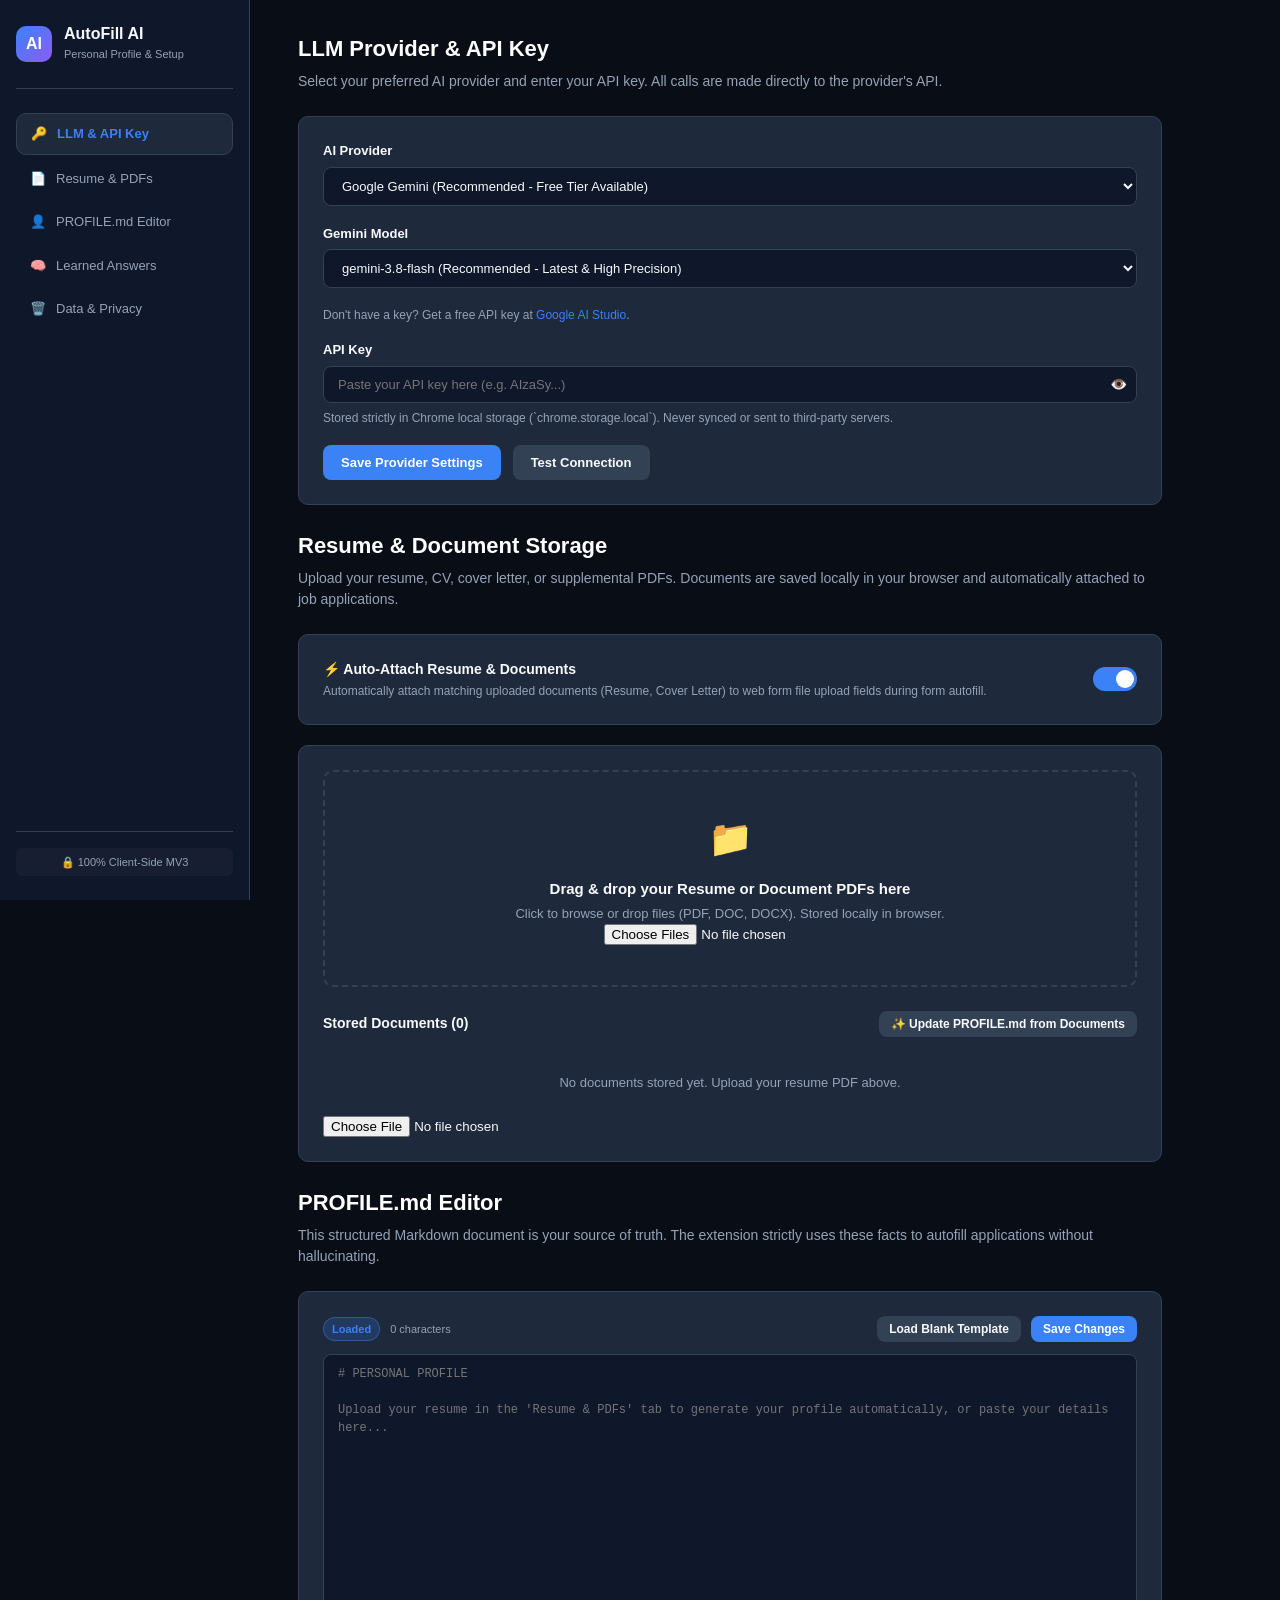
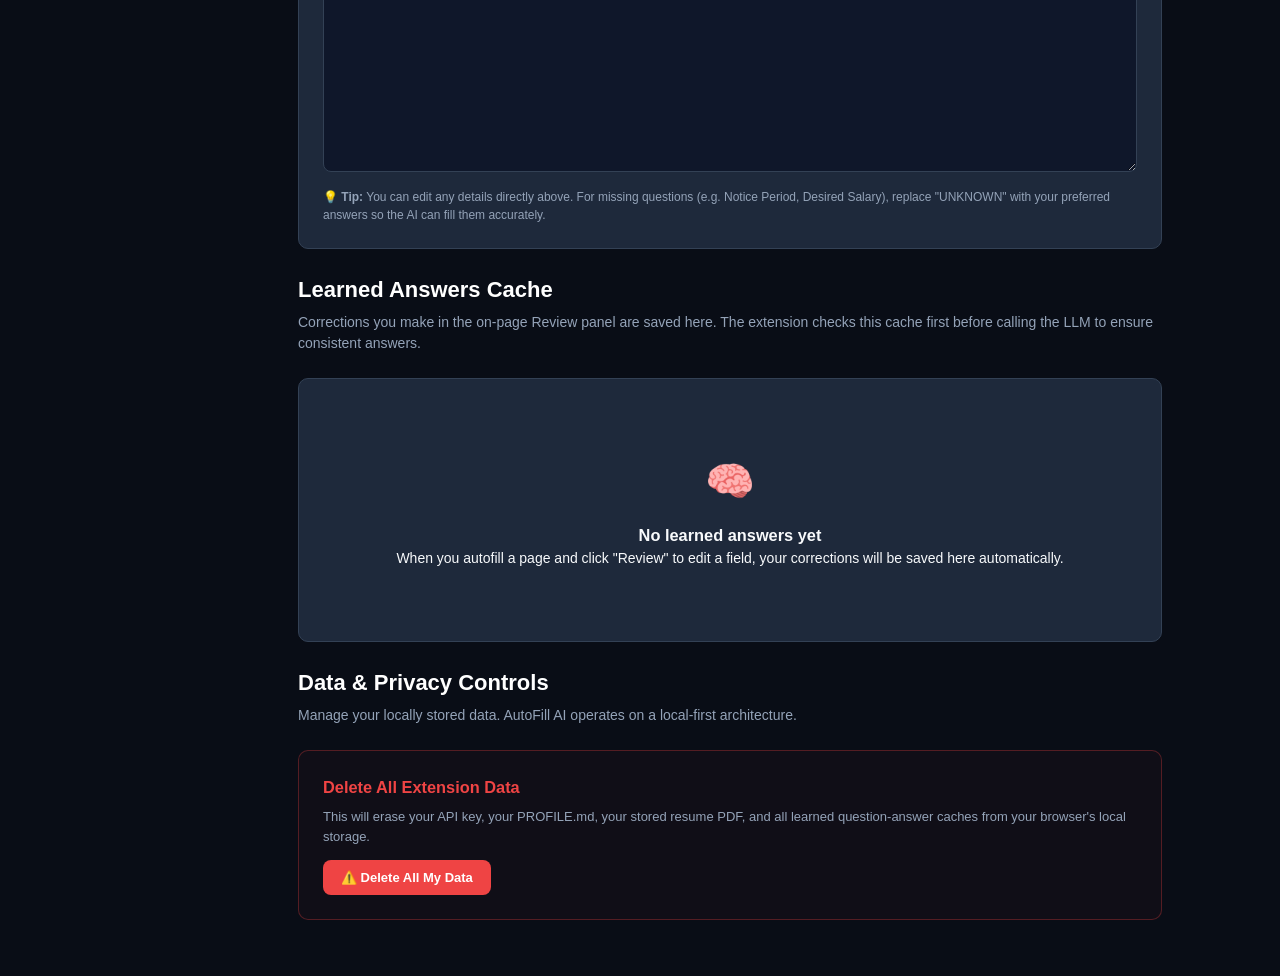
==== extension/options/options.html @ e87d4fe6 "feat: scaffold project structure Initialize the project with React, Vite, and Tailwind CSS. Setup Ty" ====
<!DOCTYPE html>
<html lang="en">
<head>
  <meta charset="UTF-8">
  <meta name="viewport" content="width=device-width, initial-scale=1.0">
  <title>AutoFill AI - Settings & Profile</title>
  <link rel="stylesheet" href="options.css">
</head>
<body>
  <div class="options-layout">
    <!-- Sidebar Navigation -->
    <aside class="sidebar">
      <div class="brand">
        <div class="logo-icon">AI</div>
        <div>
          <h2>AutoFill AI</h2>
          <span class="subtext">Personal Profile & Setup</span>
        </div>
      </div>

      <nav class="nav-links">
        <a href="#section-api" class="nav-item active" data-target="section-api">
          <span class="icon">🔑</span> LLM & API Key
        </a>
        <a href="#section-resume" class="nav-item" data-target="section-resume">
          <span class="icon">📄</span> Resume & PDFs
        </a>
        <a href="#section-profile" class="nav-item" data-target="section-profile">
          <span class="icon">👤</span> PROFILE.md Editor
        </a>
        <a href="#section-learned" class="nav-item" data-target="section-learned">
          <span class="icon">🧠</span> Learned Answers
        </a>
        <a href="#section-danger" class="nav-item text-danger" data-target="section-danger">
          <span class="icon">🗑️</span> Data & Privacy
        </a>
      </nav>

      <div class="sidebar-footer">
        <div class="badge-local">🔒 100% Client-Side MV3</div>
      </div>
    </aside>

    <!-- Main Content Area -->
    <main class="content-area">
      <!-- Toast Container -->
      <div id="toast-container" class="toast-container"></div>

      <!-- SECTION 1: LLM & API Keys -->
      <section id="section-api" class="tab-pane active">
        <div class="section-header">
          <h1>LLM Provider & API Key</h1>
          <p class="section-desc">Select your preferred AI provider and enter your API key. All calls are made directly to the provider's API.</p>
        </div>

        <div class="card">
          <div class="form-group">
            <label for="provider-select">AI Provider</label>
            <select id="provider-select" class="form-control">
              <option value="gemini" selected>Google Gemini (Recommended - Free Tier Available)</option>
              <option value="openai">OpenAI (GPT-4o Mini / GPT-4o)</option>
              <option value="anthropic">Anthropic (Claude 3.5 Sonnet / Haiku)</option>
            </select>
          </div>

          <!-- Gemini Model Options -->
          <div id="group-gemini" class="provider-subgroup">
            <div class="form-group">
              <label for="model-gemini">Gemini Model</label>
              <select id="model-gemini" class="form-control">
                <option value="gemini-3.8-flash" selected>gemini-3.8-flash (Recommended - Latest & High Precision)</option>
                <option value="gemini-3.1-pro-preview">gemini-3.1-pro-preview (Advanced Complex Reasoning)</option>
                <option value="gemini-3.1-flash-lite">gemini-3.1-flash-lite (Cost-Efficient & Ultra-Fast)</option>
                <option value="custom">Custom Model ID...</option>
              </select>
            </div>
            <div id="group-custom-gemini" class="form-group hidden">
              <label for="custom-gemini-input">Custom Model Name</label>
              <input type="text" id="custom-gemini-input" class="form-control" placeholder="e.g. gemini-3.8-flash" />
            </div>
            <div class="hint-text">
              Don't have a key? Get a free API key at <a href="https://aistudio.google.com/app/apikey" target="_blank" rel="noreferrer">Google AI Studio</a>.
            </div>
          </div>

          <!-- OpenAI Model Options -->
          <div id="group-openai" class="provider-subgroup hidden">
            <div class="form-group">
              <label for="model-openai">OpenAI Model</label>
              <select id="model-openai" class="form-control">
                <option value="gpt-4o-mini" selected>gpt-4o-mini (Fast & Cost-Efficient)</option>
                <option value="gpt-4o">gpt-4o (High Precision)</option>
              </select>
            </div>
          </div>

          <!-- Anthropic Model Options -->
          <div id="group-anthropic" class="provider-subgroup hidden">
            <div class="form-group">
              <label for="model-anthropic">Claude Model</label>
              <select id="model-anthropic" class="form-control">
                <option value="claude-3-5-sonnet-20241022" selected>claude-3-5-sonnet (High Intelligence)</option>
                <option value="claude-3-5-haiku-20241022">claude-3-5-haiku (Fast)</option>
              </select>
            </div>
          </div>

          <!-- API Key Input -->
          <div class="form-group">
            <label for="api-key-input">API Key</label>
            <div class="password-wrapper">
              <input type="password" id="api-key-input" class="form-control" placeholder="Paste your API key here (e.g. AIzaSy...)" />
              <button type="button" id="btn-toggle-key-visibility" class="btn-toggle-vis" title="Show/Hide Key">👁️</button>
            </div>
            <p class="field-hint">Stored strictly in Chrome local storage (`chrome.storage.local`). Never synced or sent to third-party servers.</p>
          </div>

          <div class="btn-row">
            <button id="btn-save-settings" class="btn btn-primary">Save Provider Settings</button>
            <button id="btn-test-key" class="btn btn-secondary">Test Connection</button>
          </div>
        </div>
      </section>

      <!-- SECTION 2: Resume & Document Upload -->
      <section id="section-resume" class="tab-pane">
        <div class="section-header">
          <h1>Resume & Document Storage</h1>
          <p class="section-desc">Upload your resume, CV, cover letter, or supplemental PDFs. Documents are saved locally in your browser and automatically attached to job applications.</p>
        </div>

        <!-- Auto-Attach Setting Card -->
        <div class="card" style="margin-bottom: 20px;">
          <div class="toggle-setting-row">
            <div>
              <strong style="color: var(--text-primary); font-size: 14px;">⚡ Auto-Attach Resume & Documents</strong>
              <p style="font-size: 12px; color: var(--text-secondary); margin: 2px 0 0 0;">
                Automatically attach matching uploaded documents (Resume, Cover Letter) to web form file upload fields during form autofill.
              </p>
            </div>
            <label class="switch">
              <input type="checkbox" id="setting-auto-attach-resume" checked />
              <span class="slider round"></span>
            </label>
          </div>
        </div>

        <div class="card">
          <!-- Drop Zone -->
          <div id="drop-zone" class="drop-zone">
            <div class="drop-icon">📁</div>
            <h3>Drag & drop your Resume or Document PDFs here</h3>
            <p>Click to browse or drop files (PDF, DOC, DOCX). Stored locally in browser.</p>
            <input type="file" id="pdf-file-picker" accept=".pdf,.doc,.docx" class="hidden-input" multiple />
          </div>

          <!-- Upload Progress / File Status -->
          <div id="upload-status" class="upload-status hidden">
            <div class="spinner"></div>
            <div id="upload-status-text">Processing document...</div>
          </div>

          <!-- Stored Documents Manager -->
          <div id="stored-documents-section" style="margin-top: 24px;">
            <div style="display: flex; justify-content: space-between; align-items: center; margin-bottom: 12px;">
              <h3 style="font-size: 14px; font-weight: 600; color: var(--text-primary); margin: 0;">
                Stored Documents (<span id="stored-docs-count">0</span>)
              </h3>
              <button id="btn-extract-all-profile" class="btn btn-secondary btn-sm" title="Re-analyze documents to update PROFILE.md">
                ✨ Update PROFILE.md from Documents
              </button>
            </div>

            <div id="stored-docs-empty" class="empty-state" style="padding: 24px 16px;">
              <p style="font-size: 13px; color: var(--text-secondary); margin: 0;">No documents stored yet. Upload your resume PDF above.</p>
            </div>

            <div id="stored-docs-list" class="stored-docs-list hidden">
              <!-- Dynamically populated document cards -->
            </div>
          </div>

          <!-- Hidden input for replacing a specific file -->
          <input type="file" id="replace-file-picker" accept=".pdf,.doc,.docx" class="hidden-input" />
        </div>
      </section>

      <!-- SECTION 3: PROFILE.md Editor -->
      <section id="section-profile" class="tab-pane">
        <div class="section-header">
          <h1>PROFILE.md Editor</h1>
          <p class="section-desc">This structured Markdown document is your source of truth. The extension strictly uses these facts to autofill applications without hallucinating.</p>
        </div>

        <div class="card">
          <div class="profile-toolbar">
            <div class="toolbar-left">
              <span class="badge" id="profile-status-badge">Loaded</span>
              <span id="profile-char-count" class="subtext">0 characters</span>
            </div>
            <div class="toolbar-right">
              <button id="btn-load-template" class="btn btn-secondary btn-sm">Load Blank Template</button>
              <button id="btn-save-profile" class="btn btn-primary btn-sm">Save Changes</button>
            </div>
          </div>

          <textarea id="profile-markdown-editor" class="form-control monospace profile-editor" rows="22" placeholder="# PERSONAL PROFILE&#10;&#10;Upload your resume in the 'Resume & PDFs' tab to generate your profile automatically, or paste your details here..."></textarea>

          <div class="editor-footer">
            <p class="hint-text">💡 <strong>Tip:</strong> You can edit any details directly above. For missing questions (e.g. Notice Period, Desired Salary), replace "UNKNOWN" with your preferred answers so the AI can fill them accurately.</p>
          </div>
        </div>
      </section>

      <!-- SECTION 4: Learned Answers -->
      <section id="section-learned" class="tab-pane">
        <div class="section-header">
          <h1>Learned Answers Cache</h1>
          <p class="section-desc">Corrections you make in the on-page Review panel are saved here. The extension checks this cache first before calling the LLM to ensure consistent answers.</p>
        </div>

        <div class="card">
          <div id="learned-empty-state" class="empty-state">
            <div class="empty-icon">🧠</div>
            <h3>No learned answers yet</h3>
            <p>When you autofill a page and click "Review" to edit a field, your corrections will be saved here automatically.</p>
          </div>

          <div id="learned-table-wrapper" class="table-wrapper hidden">
            <table class="data-table">
              <thead>
                <tr>
                  <th>Question / Field Label</th>
                  <th>Memorized Answer</th>
                  <th>Reason / Source</th>
                  <th>Action</th>
                </tr>
              </thead>
              <tbody id="learned-table-body">
                <!-- Dynamically populated -->
              </tbody>
            </table>
          </div>
        </div>
      </section>

      <!-- SECTION 5: Data & Privacy -->
      <section id="section-danger" class="tab-pane">
        <div class="section-header">
          <h1>Data & Privacy Controls</h1>
          <p class="section-desc">Manage your locally stored data. AutoFill AI operates on a local-first architecture.</p>
        </div>

        <div class="card danger-card">
          <h3>Delete All Extension Data</h3>
          <p>This will erase your API key, your PROFILE.md, your stored resume PDF, and all learned question-answer caches from your browser's local storage.</p>
          <div style="margin-top: 14px;">
            <button id="btn-delete-all" class="btn btn-danger">⚠️ Delete All My Data</button>
          </div>
        </div>
      </section>
    </main>
  </div>

  <!-- Delete Confirmation Modal -->
  <div id="confirm-modal" class="modal-overlay hidden">
    <div class="modal-box">
      <h3>Are you sure?</h3>
      <p>This will permanently clear your profile, API key, and learned cache from your local browser storage. This action cannot be undone.</p>
      <div class="modal-actions">
        <button id="btn-cancel-delete" class="btn btn-secondary">Cancel</button>
        <button id="btn-confirm-delete" class="btn btn-danger">Yes, Delete Everything</button>
      </div>
    </div>
  </div>

  <!-- PDF.js library bundled -->
  <script src="../lib/pdf.min.js"></script>
  <script type="module" src="options.js"></script>
</body>
</html>
---- extension/options/options.css ----
/**
 * AutoFill AI - Options Page Styles
 */

:root {
  --bg-main: #090d16;
  --bg-sidebar: #0f172a;
  --bg-card: #1e293b;
  --bg-input: #0f172a;
  --border-color: #334155;
  --text-primary: #f8fafc;
  --text-secondary: #94a3b8;
  --primary-color: #3b82f6;
  --primary-hover: #2563eb;
  --danger-color: #ef4444;
  --danger-hover: #dc2626;
  --success-color: #10b981;
  --warning-color: #f59e0b;
  --radius: 10px;
}

* {
  box-sizing: border-box;
  margin: 0;
  padding: 0;
}

body {
  font-family: -apple-system, BlinkMacSystemFont, "Segoe UI", Roboto, Helvetica, Arial, sans-serif;
  background-color: var(--bg-main);
  color: var(--text-primary);
  line-height: 1.5;
  font-size: 14px;
}

.options-layout {
  display: flex;
  min-height: 100vh;
}

/* Sidebar */
.sidebar {
  width: 250px;
  background-color: var(--bg-sidebar);
  border-right: 1px solid var(--border-color);
  padding: 24px 16px;
  display: flex;
  flex-direction: column;
  position: sticky;
  top: 0;
  height: 100vh;
}

.brand {
  display: flex;
  align-items: center;
  gap: 12px;
  padding-bottom: 24px;
  border-bottom: 1px solid var(--border-color);
}

.logo-icon {
  width: 36px;
  height: 36px;
  background: linear-gradient(135deg, #3b82f6, #8b5cf6);
  border-radius: 10px;
  display: flex;
  align-items: center;
  justify-content: center;
  font-weight: 800;
  color: #ffffff;
  font-size: 16px;
}

.brand h2 {
  font-size: 16px;
  font-weight: 700;
  line-height: 1.2;
}

.subtext {
  font-size: 11px;
  color: var(--text-secondary);
}

.nav-links {
  margin-top: 24px;
  display: flex;
  flex-direction: column;
  gap: 4px;
  flex: 1;
}

.nav-item {
  display: flex;
  align-items: center;
  gap: 10px;
  padding: 10px 14px;
  color: var(--text-secondary);
  text-decoration: none;
  border-radius: var(--radius);
  font-weight: 500;
  font-size: 13px;
  transition: all 0.15s ease;
}

.nav-item:hover {
  background-color: rgba(255, 255, 255, 0.05);
  color: var(--text-primary);
}

.nav-item.active {
  background-color: #1e293b;
  color: var(--primary-color);
  font-weight: 600;
  border: 1px solid var(--border-color);
}

.nav-item.text-danger:hover,
.nav-item.text-danger.active {
  color: var(--danger-color);
}

.sidebar-footer {
  padding-top: 16px;
  border-top: 1px solid var(--border-color);
}

.badge-local {
  font-size: 11px;
  color: var(--text-secondary);
  background: rgba(255, 255, 255, 0.03);
  padding: 6px 10px;
  border-radius: 6px;
  text-align: center;
}

/* Content Area */
.content-area {
  flex: 1;
  padding: 32px 48px;
  max-width: 960px;
}

.section-header {
  margin-bottom: 24px;
}

.section-header h1 {
  font-size: 22px;
  font-weight: 700;
  color: #ffffff;
  margin-bottom: 6px;
}

.section-desc {
  color: var(--text-secondary);
  font-size: 14px;
}

.card {
  background-color: var(--bg-card);
  border: 1px solid var(--border-color);
  border-radius: var(--radius);
  padding: 24px;
  margin-bottom: 24px;
}

.danger-card {
  border-color: rgba(239, 68, 68, 0.3);
  background-color: rgba(239, 68, 68, 0.03);
}

.danger-card h3 {
  color: var(--danger-color);
  margin-bottom: 8px;
}

.danger-card p {
  color: var(--text-secondary);
  font-size: 13px;
}

/* Form Controls */
.form-group {
  margin-bottom: 18px;
}

.form-group label {
  display: block;
  font-weight: 600;
  margin-bottom: 6px;
  font-size: 13px;
  color: var(--text-primary);
}

.form-control {
  width: 100%;
  background-color: var(--bg-input);
  border: 1px solid var(--border-color);
  border-radius: 8px;
  padding: 10px 14px;
  color: var(--text-primary);
  font-size: 13px;
  font-family: inherit;
  transition: border-color 0.15s ease, box-shadow 0.15s ease;
}

.form-control:focus {
  outline: none;
  border-color: var(--primary-color);
  box-shadow: 0 0 0 3px rgba(59, 130, 246, 0.2);
}

.password-wrapper {
  position: relative;
  display: flex;
  align-items: center;
}

.btn-toggle-vis {
  position: absolute;
  right: 10px;
  background: none;
  border: none;
  cursor: pointer;
  font-size: 14px;
  color: var(--text-secondary);
}

.field-hint, .hint-text {
  font-size: 12px;
  color: var(--text-secondary);
  margin-top: 6px;
}

.hint-text a {
  color: var(--primary-color);
  text-decoration: none;
}
.hint-text a:hover {
  text-decoration: underline;
}

.provider-subgroup {
  margin-bottom: 16px;
}

.hidden {
  display: none !important;
}

/* Buttons */
.btn-row {
  display: flex;
  gap: 12px;
  align-items: center;
}

.btn {
  padding: 10px 18px;
  border-radius: 8px;
  font-size: 13px;
  font-weight: 600;
  cursor: pointer;
  border: none;
  transition: all 0.15s ease;
  display: inline-flex;
  align-items: center;
  justify-content: center;
  gap: 6px;
}

.btn-sm {
  padding: 6px 12px;
  font-size: 12px;
}

.btn-primary {
  background-color: var(--primary-color);
  color: #ffffff;
}
.btn-primary:hover {
  background-color: var(--primary-hover);
}

.btn-secondary {
  background-color: var(--border-color);
  color: var(--text-primary);
}
.btn-secondary:hover {
  background-color: #475569;
}

.btn-danger {
  background-color: var(--danger-color);
  color: #ffffff;
}
.btn-danger:hover {
  background-color: var(--danger-hover);
}

/* Drop Zone */
.drop-zone {
  border: 2px dashed var(--border-color);
  border-radius: var(--radius);
  padding: 40px 20px;
  text-align: center;
  cursor: pointer;
  transition: border-color 0.2s ease, background-color 0.2s ease;
}

.drop-zone:hover, .drop-zone.dragover {
  border-color: var(--primary-color);
  background-color: rgba(59, 130, 246, 0.05);
}

.drop-icon {
  font-size: 36px;
  margin-bottom: 12px;
}

.drop-zone h3 {
  font-size: 15px;
  margin-bottom: 4px;
}

.drop-zone p {
  color: var(--text-secondary);
  font-size: 13px;
}

.upload-status {
  margin-top: 16px;
  padding: 14px;
  background-color: var(--bg-input);
  border: 1px solid var(--border-color);
  border-radius: 8px;
  display: flex;
  align-items: center;
  gap: 12px;
  font-size: 13px;
}

.spinner {
  width: 18px;
  height: 18px;
  border: 2px solid rgba(255, 255, 255, 0.2);
  border-top-color: var(--primary-color);
  border-radius: 50%;
  animation: spin 0.8s linear infinite;
}

@keyframes spin {
  to { transform: rotate(360deg); }
}

.resume-info-box {
  margin-top: 16px;
  background: rgba(16, 185, 129, 0.08);
  border: 1px solid rgba(16, 185, 129, 0.3);
  border-radius: 8px;
  padding: 14px;
}

.resume-info-header {
  display: flex;
  align-items: center;
  gap: 10px;
}

.doc-icon {
  font-size: 24px;
}

.resume-note {
  font-size: 12px;
  color: #34d399;
  margin-top: 8px;
}

.text-inspector {
  margin-top: 16px;
}

.text-inspector summary {
  cursor: pointer;
  color: var(--text-secondary);
  font-size: 13px;
  font-weight: 500;
  margin-bottom: 8px;
}

.monospace {
  font-family: ui-monospace, SFMono-Regular, Menlo, Monaco, Consolas, monospace;
  font-size: 12px;
  line-height: 1.5;
}

/* PROFILE.md Editor */
.profile-toolbar {
  display: flex;
  justify-content: space-between;
  align-items: center;
  margin-bottom: 12px;
}

.toolbar-left, .toolbar-right {
  display: flex;
  align-items: center;
  gap: 10px;
}

.badge {
  background: rgba(59, 130, 246, 0.2);
  color: var(--primary-color);
  border: 1px solid rgba(59, 130, 246, 0.4);
  font-size: 11px;
  font-weight: 600;
  padding: 3px 8px;
  border-radius: 9999px;
}

.profile-editor {
  resize: vertical;
  min-height: 380px;
  tab-size: 2;
}

.editor-footer {
  margin-top: 10px;
}

/* Learned Answers Table */
.empty-state {
  text-align: center;
  padding: 48px 24px;
}

.empty-icon {
  font-size: 40px;
  margin-bottom: 12px;
}

.table-wrapper {
  overflow-x: auto;
}

.data-table {
  width: 100%;
  border-collapse: collapse;
  font-size: 13px;
}

.data-table th, .data-table td {
  padding: 12px 14px;
  text-align: left;
  border-bottom: 1px solid var(--border-color);
}

.data-table th {
  background-color: var(--bg-input);
  color: var(--text-secondary);
  font-weight: 600;
  font-size: 12px;
}

.btn-icon-delete {
  background: none;
  border: none;
  color: var(--danger-color);
  cursor: pointer;
  font-size: 14px;
  padding: 4px;
}

/* Toast System */
.toast-container {
  position: fixed;
  top: 24px;
  right: 24px;
  z-index: 9999;
  display: flex;
  flex-direction: column;
  gap: 10px;
}

.toast {
  padding: 12px 20px;
  border-radius: 8px;
  font-size: 13px;
  font-weight: 500;
  color: #ffffff;
  box-shadow: 0 10px 15px -3px rgba(0, 0, 0, 0.4);
  animation: slide-in 0.25s ease;
}

@keyframes slide-in {
  from { transform: translateX(100%); opacity: 0; }
  to { transform: translateX(0); opacity: 1; }
}

.toast-success { background-color: var(--success-color); }
.toast-error { background-color: var(--danger-color); }
.toast-info { background-color: var(--primary-color); }

/* Modal */
.modal-overlay {
  position: fixed;
  inset: 0;
  background: rgba(0, 0, 0, 0.75);
  backdrop-filter: blur(4px);
  z-index: 10000;
  display: flex;
  align-items: center;
  justify-content: center;
}

.modal-box {
  background: var(--bg-card);
  border: 1px solid var(--border-color);
  border-radius: var(--radius);
  padding: 24px;
  max-width: 440px;
  width: 90%;
}

.modal-box h3 {
  font-size: 18px;
  color: var(--danger-color);
  margin-bottom: 8px;
}

.modal-box p {
  color: var(--text-secondary);
  font-size: 13px;
  line-height: 1.5;
  margin-bottom: 20px;
}

.modal-actions {
  display: flex;
  justify-content: flex-end;
  gap: 10px;
}

/* Toggle Setting Switch */
.toggle-setting-row {
  display: flex;
  justify-content: space-between;
  align-items: center;
  gap: 20px;
}

.switch {
  position: relative;
  display: inline-block;
  width: 44px;
  height: 24px;
  flex-shrink: 0;
}

.switch input {
  opacity: 0;
  width: 0;
  height: 0;
}

.slider {
  position: absolute;
  cursor: pointer;
  inset: 0;
  background-color: #334155;
  transition: .3s;
}

.slider:before {
  position: absolute;
  content: "";
  height: 18px;
  width: 18px;
  left: 3px;
  bottom: 3px;
  background-color: white;
  transition: .3s;
}

input:checked + .slider {
  background-color: var(--primary-color);
}

input:focus + .slider {
  box-shadow: 0 0 1px var(--primary-color);
}

input:checked + .slider:before {
  transform: translateX(20px);
}

.slider.round {
  border-radius: 24px;
}

.slider.round:before {
  border-radius: 50%;
}

/* Stored Documents Manager */
.stored-docs-list {
  display: flex;
  flex-direction: column;
  gap: 10px;
}

.doc-item-card {
  display: flex;
  align-items: center;
  justify-content: space-between;
  background: var(--bg-input);
  border: 1px solid var(--border-color);
  border-radius: 10px;
  padding: 12px 16px;
  gap: 14px;
  transition: border-color 0.2s;
}

.doc-item-card.is-default {
  border-color: rgba(59, 130, 246, 0.5);
  background: rgba(59, 130, 246, 0.04);
}

.doc-item-left {
  display: flex;
  align-items: center;
  gap: 12px;
  min-width: 0;
  flex: 1;
}

.doc-file-icon {
  font-size: 26px;
  flex-shrink: 0;
}

.doc-details {
  min-width: 0;
  display: flex;
  flex-direction: column;
  gap: 2px;
}

.doc-title-row {
  display: flex;
  align-items: center;
  gap: 8px;
  flex-wrap: wrap;
}

.doc-name {
  font-weight: 600;
  color: var(--text-primary);
  font-size: 13px;
  white-space: nowrap;
  overflow: hidden;
  text-overflow: ellipsis;
  max-width: 260px;
}

.doc-badge-default {
  font-size: 10px;
  padding: 2px 7px;
  background: rgba(59, 130, 246, 0.2);
  color: #60a5fa;
  border: 1px solid rgba(59, 130, 246, 0.4);
  border-radius: 9999px;
  font-weight: 700;
  display: inline-flex;
  align-items: center;
  gap: 3px;
}

.doc-meta {
  font-size: 11px;
  color: var(--text-secondary);
}

.doc-item-right {
  display: flex;
  align-items: center;
  gap: 10px;
  flex-shrink: 0;
}

.doc-label-select {
  background: #1e293b;
  border: 1px solid #475569;
  color: #f1f5f9;
  border-radius: 6px;
  padding: 5px 8px;
  font-size: 12px;
  cursor: pointer;
}

.doc-action-btn {
  background: #334155;
  color: #e2e8f0;
  border: none;
  border-radius: 6px;
  padding: 5px 10px;
  font-size: 12px;
  font-weight: 500;
  cursor: pointer;
  transition: background 0.15s;
}

.doc-action-btn:hover {
  background: #475569;
}

.doc-action-btn.btn-remove {
  background: rgba(239, 68, 68, 0.15);
  color: #f87171;
  border: 1px solid rgba(239, 68, 68, 0.3);
}

.doc-action-btn.btn-remove:hover {
  background: rgba(239, 68, 68, 0.3);
}

.doc-action-btn.btn-make-default {
  background: rgba(59, 130, 246, 0.15);
  color: #93c5fd;
  border: 1px solid rgba(59, 130, 246, 0.3);
}

.doc-action-btn.btn-make-default:hover {
  background: rgba(59, 130, 246, 0.3);
}
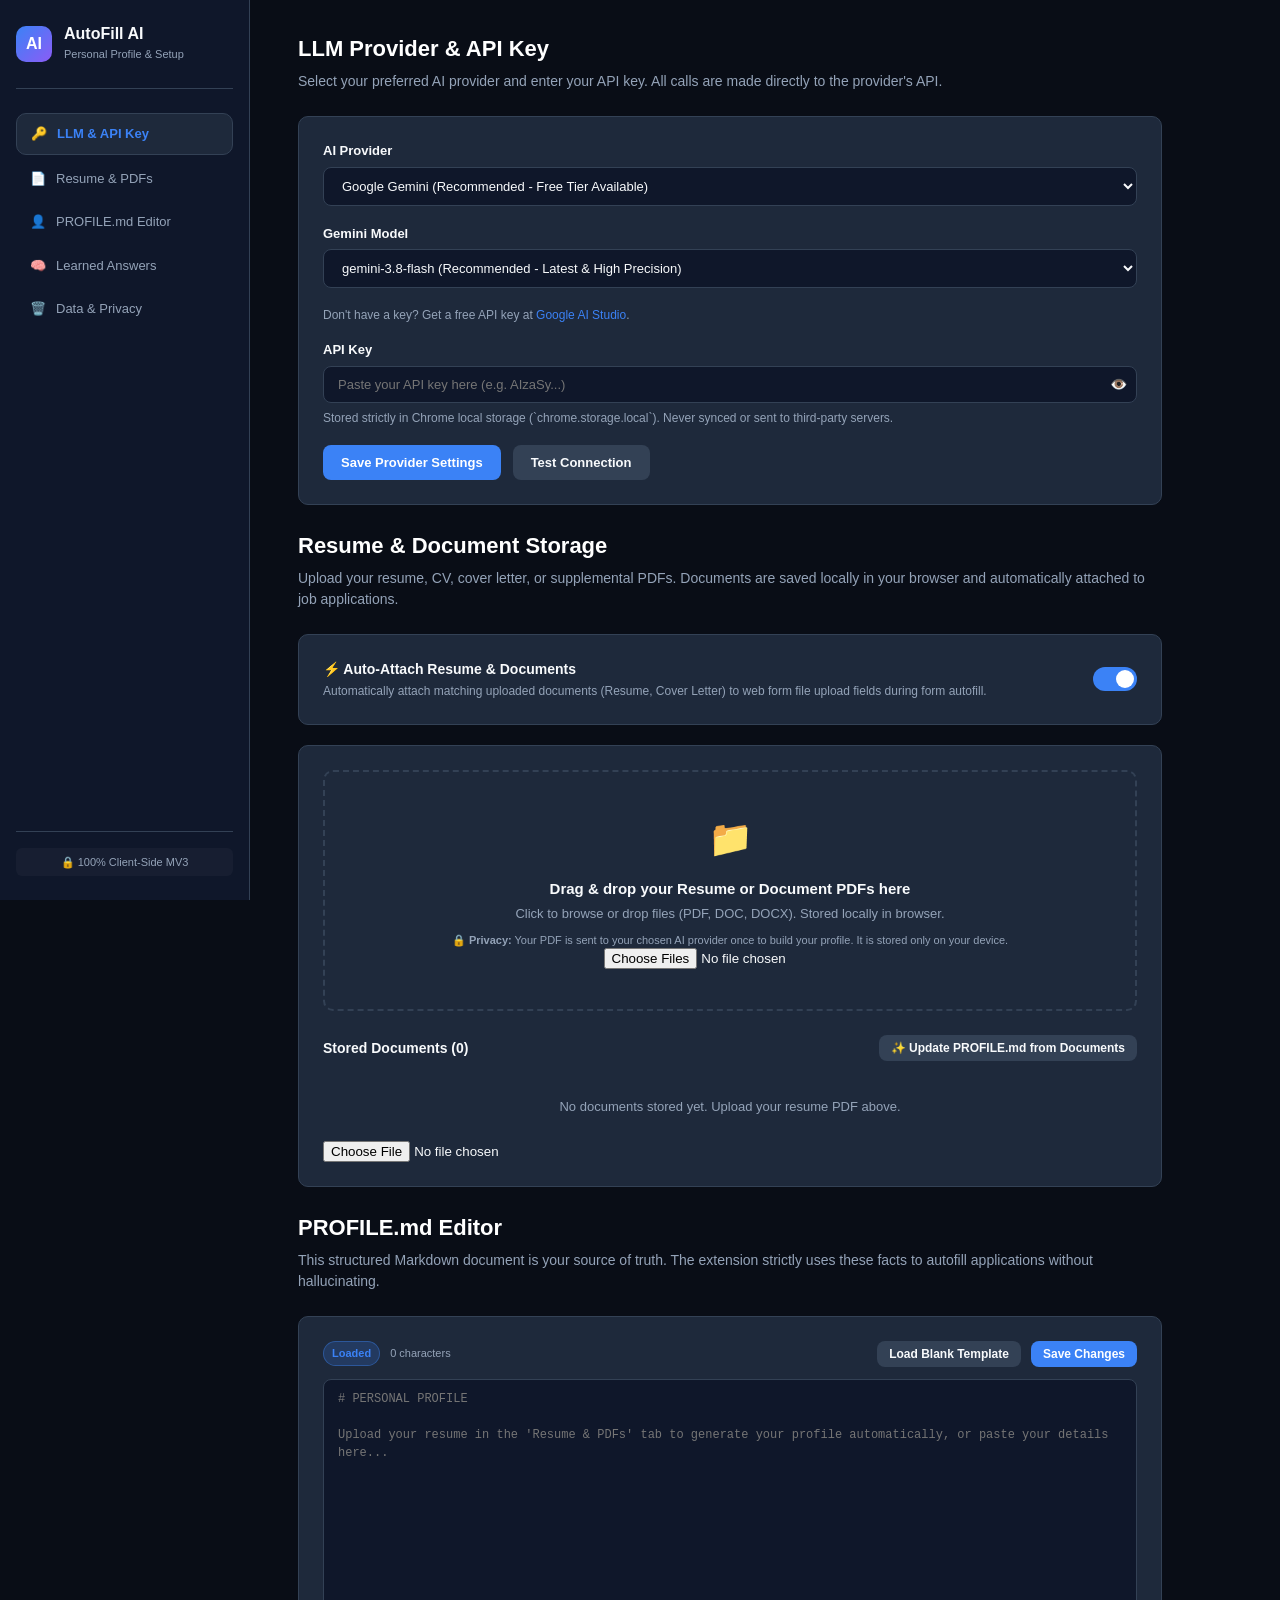
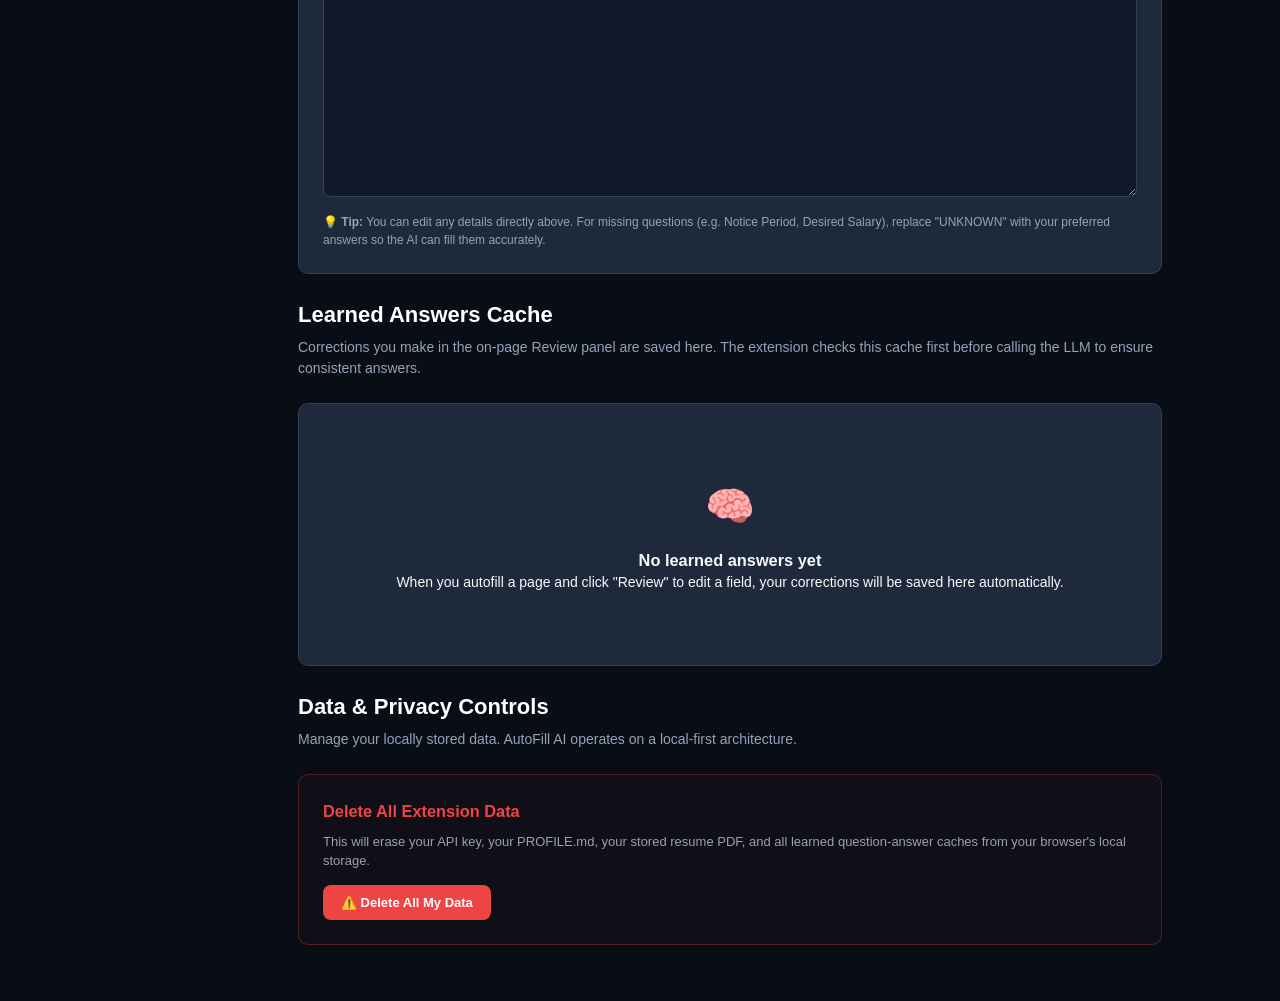
==== commit 59eae420: "feat: upgrade to native multimodal PDF processing - Switch to native AI provider document APIs for P" ====
--- a/extension/options/options.html
+++ b/extension/options/options.html
@@ -151,6 +151,9 @@
             <div class="drop-icon">📁</div>
             <h3>Drag & drop your Resume or Document PDFs here</h3>
             <p>Click to browse or drop files (PDF, DOC, DOCX). Stored locally in browser.</p>
+            <p class="hint-text" style="margin-top: 8px; font-size: 11px; color: var(--text-secondary);">
+              🔒 <strong>Privacy:</strong> Your PDF is sent to your chosen AI provider once to build your profile. It is stored only on your device.
+            </p>
             <input type="file" id="pdf-file-picker" accept=".pdf,.doc,.docx" class="hidden-input" multiple />
           </div>
 
@@ -274,8 +277,6 @@
     </div>
   </div>
 
-  <!-- PDF.js library bundled -->
-  <script src="../lib/pdf.min.js"></script>
   <script type="module" src="options.js"></script>
 </body>
 </html>
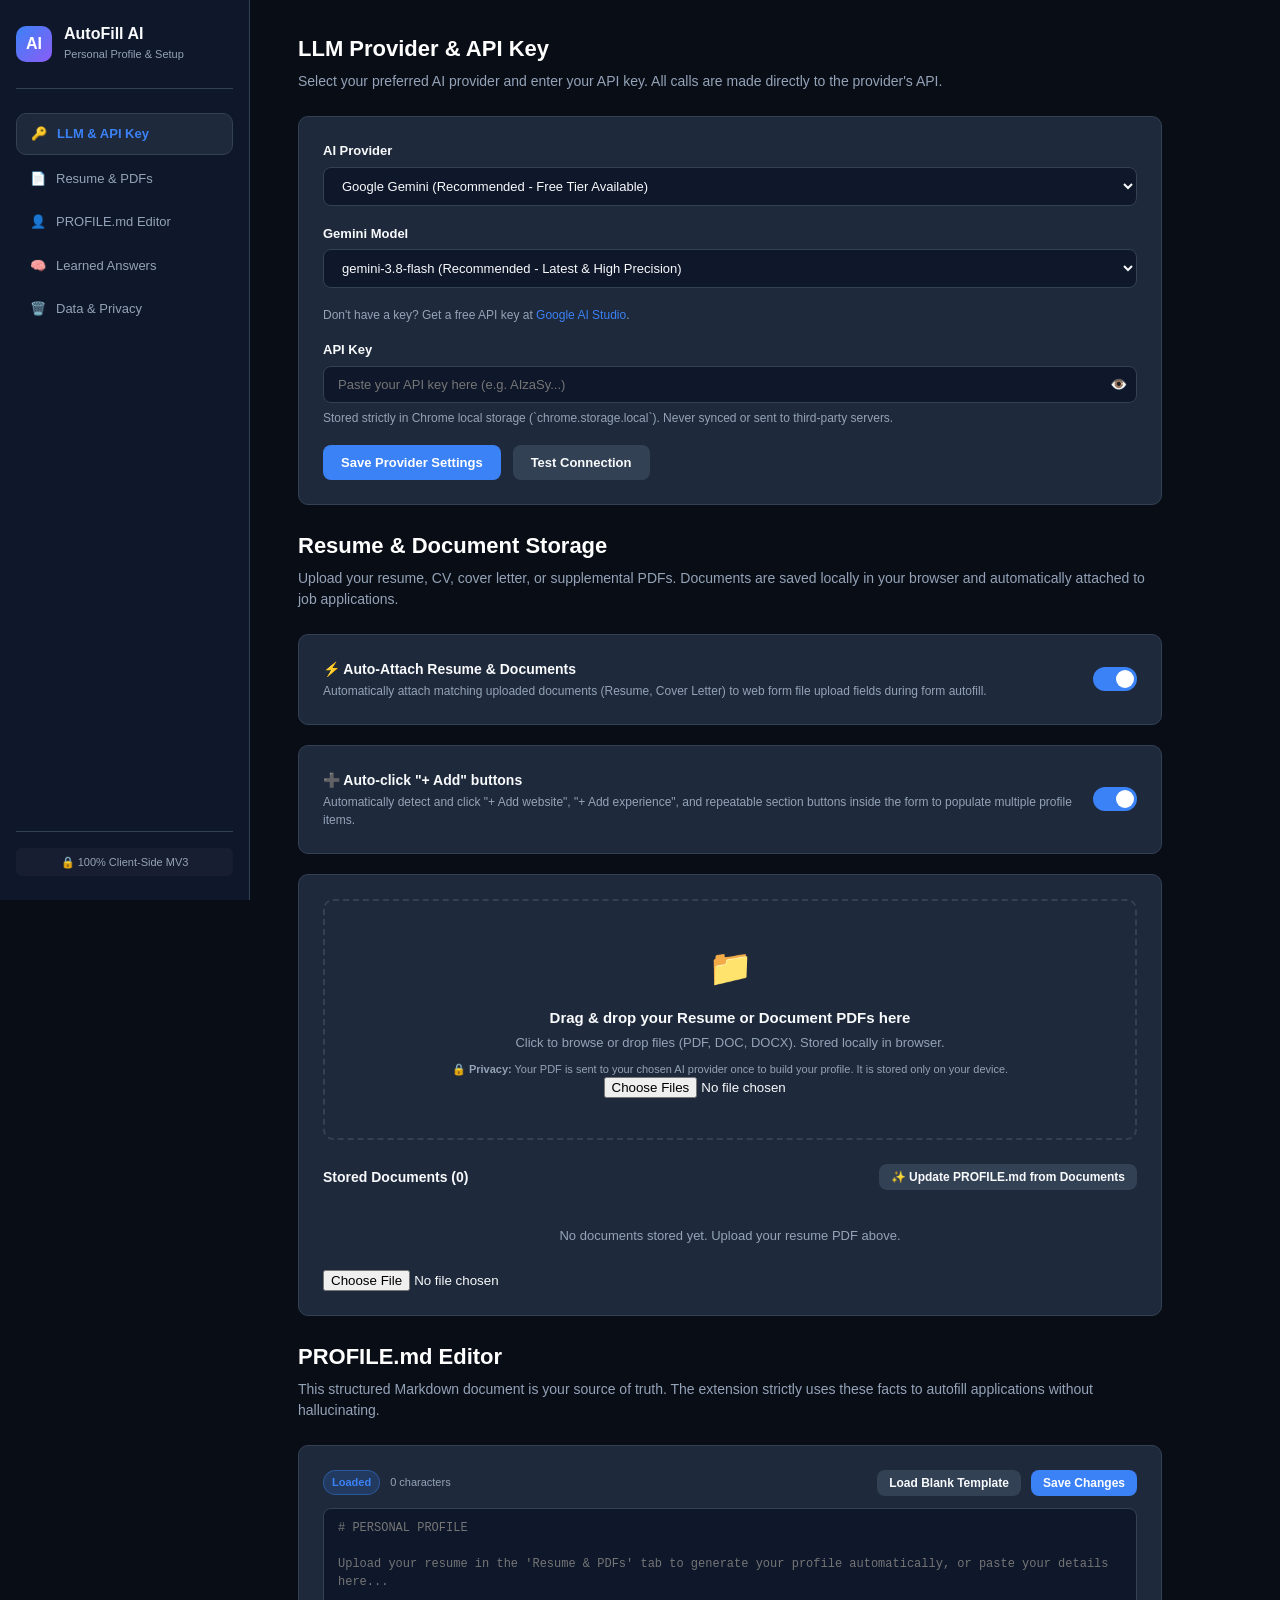
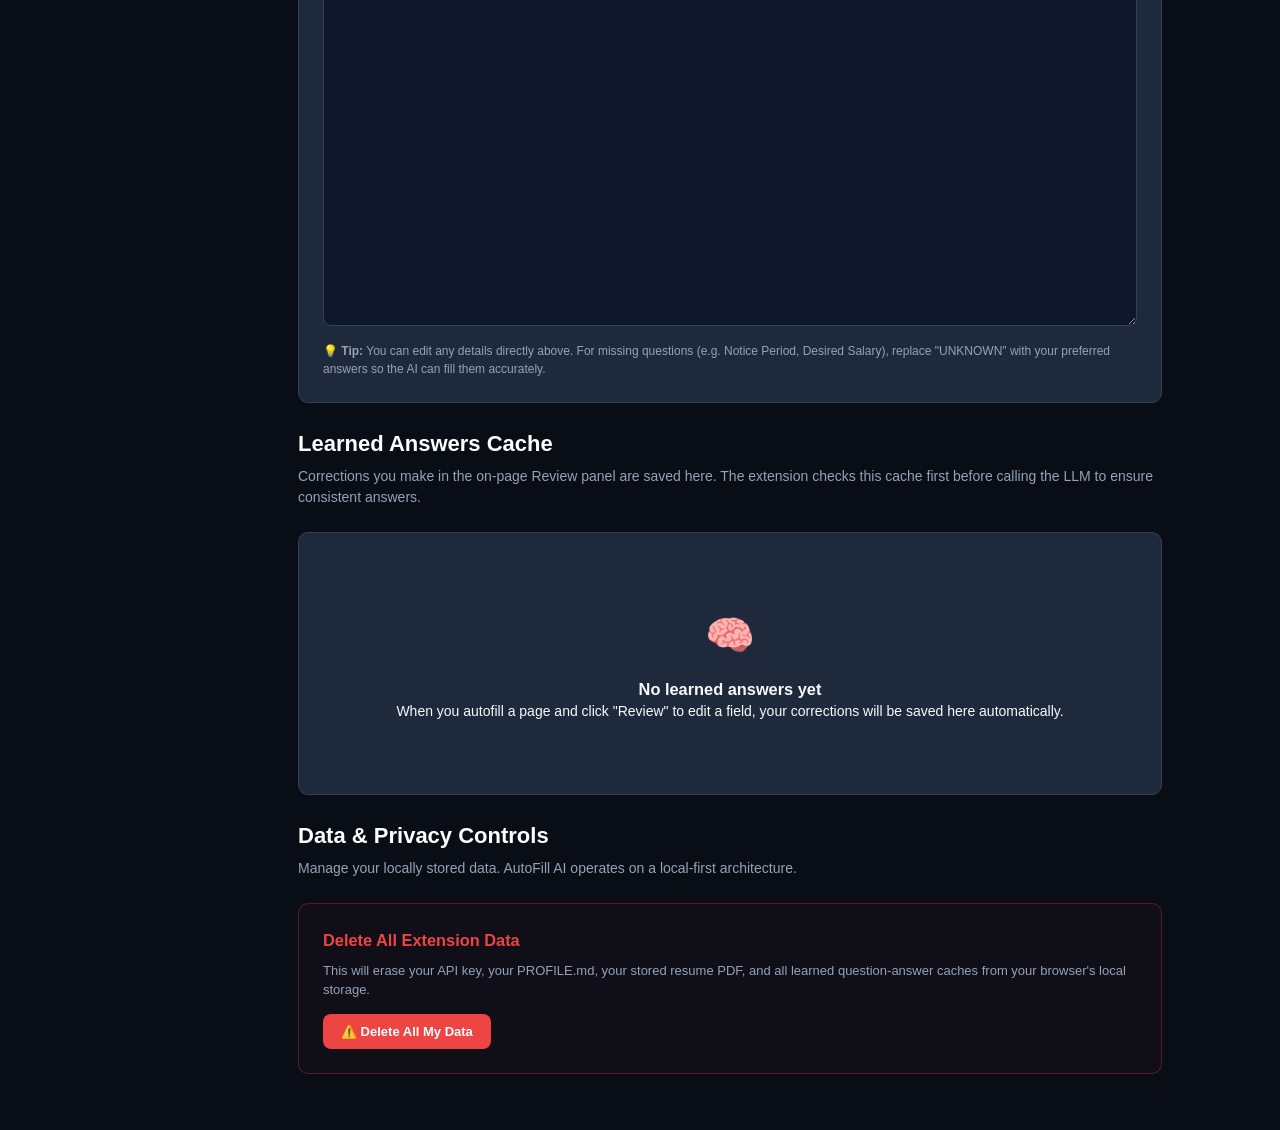
==== commit 3cefd2b3: "feat: add auto-click functionality for add buttons Implement safety mechanisms and configuration opt" ====
--- a/extension/options/options.html
+++ b/extension/options/options.html
@@ -145,6 +145,22 @@
           </div>
         </div>
 
+        <!-- Auto-Click Add Buttons Setting Card -->
+        <div class="card" style="margin-bottom: 20px;">
+          <div class="toggle-setting-row">
+            <div>
+              <strong style="color: var(--text-primary); font-size: 14px;">➕ Auto-click "+ Add" buttons</strong>
+              <p style="font-size: 12px; color: var(--text-secondary); margin: 2px 0 0 0;">
+                Automatically detect and click "+ Add website", "+ Add experience", and repeatable section buttons inside the form to populate multiple profile items.
+              </p>
+            </div>
+            <label class="switch">
+              <input type="checkbox" id="setting-auto-click-add" checked />
+              <span class="slider round"></span>
+            </label>
+          </div>
+        </div>
+
         <div class="card">
           <!-- Drop Zone -->
           <div id="drop-zone" class="drop-zone">
